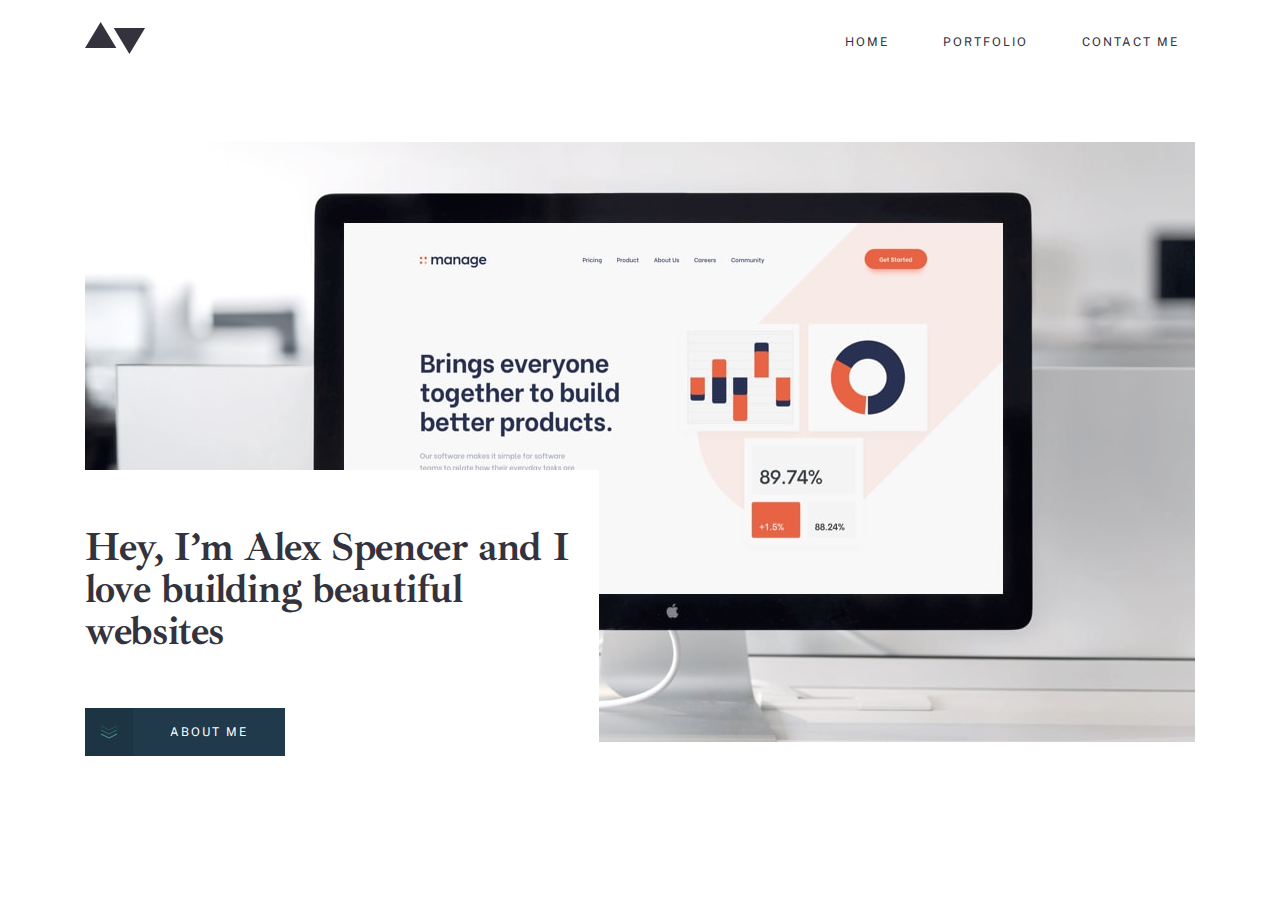
==== starter-code/index.html @ dd3c0c62 "finish hero section" ====
<!DOCTYPE html>
<html lang="en">
	<head>
		<meta charset="UTF-8" />
		<meta name="viewport" content="width=device-width, initial-scale=1.0" />

		<link rel="icon" type="image/png" sizes="32x32" href="./images/favicon-32x32.png" />
		<link rel="preconnect" href="https://fonts.gstatic.com" />
		<link
			href="https://fonts.googleapis.com/css2?family=Ibarra+Real+Nova:wght@400;700&family=Public+Sans&display=swap"
			rel="stylesheet"
		/>
		<link rel="stylesheet" href="./app/scss/style.css" />
		<title>Frontend Mentor | Minimalist Portfolio</title>
	</head>
	<body>
		<header class="header">
			<nav class="container container--py flex flex-jc-sb flex-ai-c">
				<a href="/" class="header__logo">
					<img src="images/logo.svg" alt="logo" />
				</a>
				<!-- <a id="btnHamburger" class="header__toggle hide-for-desktop" aria-expanded="false" aria-controls="menu">
					<img id="btnHamburgerImg" src="images/icons/hamburger.svg" alt="toggle navigation" height="13" width="24" />
				</a> -->
				<a id="btnHamburger" href="#" class="header__toggle hide-for-desktop">
					<span></span>
					<span></span>
					<span></span>
				</a>
				<div class="header__links hide-for-mobile">
					<a href="#">Home</a>
					<a href="#">Portfolio</a>
					<a href="#">Contact Me</a>
				</div>
			</nav>
			<div class="header__menu has-fade">
				<a href="#">Home</a>
				<a href="#">Portfolio</a>
				<a href="#">Contact Me</a>
			</div>
		</header>
		<section id="hero" class="hero container container--py">
			<picture>
				<source media="(min-width: 1024px)" srcset="images/homepage/desktop/image-homepage-hero.jpg" />
				<source media="(min-width: 768px)" srcset="images/homepage/tablet/image-homepage-hero.jpg" />
				<img
					src="images/homepage/mobile/image-homepage-hero.jpg"
					alt="project on computer screen"
					class="hero__img"
				/>
			</picture>
			<div class="hero__group">
				<div class="hero__group__heading">Hey, I’m Alex Spencer and I love building beautiful websites</div>
				<button class="hero__group__button">
					<div>
						<svg xmlns="http://www.w3.org/2000/svg" width="16" height="14">
							<g fill="none" fill-rule="evenodd" stroke="#5FB4A2">
								<path d="M0 9l8 4 8-4" />
								<path opacity=".5" d="M0 5l8 4 8-4" />
								<path opacity=".25" d="M0 1l8 4 8-4" />
							</g>
						</svg>
					</div>
					<div>About Me</div>
				</button>
			</div>
		</section>

		<!-- Home Portfolio Contact Me  About Me About Me I’m a
		junior front-end developer looking for a new role in an exciting company. I focus on writing accessible HTML,
		using modern CSS practices and writing clean JavaScript. When writing JavaScript code, I mostly use React, but I
		can adapt to whatever tools are required. I’m based in London, UK, but I’m happy working remotely and have
		experience in remote teams. When I’m not coding, you’ll find me outdoors. I love being out in nature whether
		that’s going for a walk, run or cycling. I’d love you to check out my work. Go to Portfolio Interested in doing
		a project together? Contact Me -->

		<script src="app/js/script.js"></script>
	</body>
</html>
---- starter-code/app/scss/style.css ----
.has-fade {
  visibility: hidden;
}

@keyframes fade-in {
  from {
    visibility: hidden;
    opacity: 0;
  }
  1% {
    visibility: visible;
    opacity: 0;
  }
  to {
    visibility: visible;
    opacity: 1;
  }
}
.fade-in {
  animation: fade-in 200ms ease-in-out forwards;
}

@keyframes fade-out {
  from {
    visibility: visible;
    opacity: 1;
  }
  99% {
    visibility: visible;
    opacity: 0;
  }
  to {
    visibility: hidden;
    opacity: 0;
  }
}
.fade-out {
  animation: fade-out 200ms ease-in-out forwards;
}

html {
  font-size: 100%;
  box-sizing: border-box;
}

*,
*::before,
*::after {
  box-sizing: inherit;
}

body {
  margin: 0;
  padding: 0;
  font-family: "Public Sans", sans-serif;
  font-size: 1rem;
  font-weight: 400;
  color: #33323d;
  line-height: 1.3;
}

section {
  margin-bottom: 96px;
}

a,
a:visited,
a:hover {
  text-decoration: none;
  color: #33323d;
}

.container {
  margin: 0 auto;
  max-width: calc(100% - 4rem);
}
@media (min-width: 48em) {
  .container {
    max-width: calc(100% - 5rem);
  }
}
@media (min-width: 64em) {
  .container {
    max-width: calc(min(100% - 5rem, 69.375rem));
  }
}
.container--pall {
  padding: 2rem;
}
@media (min-width: 48em) {
  .container--pall {
    padding: 2.5rem;
  }
}
@media (min-width: 64em) {
  .container--pall {
    padding: 3.75rem;
  }
}
.container--py {
  padding-top: 2rem;
  padding-bottom: 2rem;
}
@media (min-width: 48em) {
  .container--py {
    padding-top: 2.5rem;
    padding-bottom: 2.5rem;
  }
}
@media (min-width: 64em) {
  .container--py {
    padding-top: 3.75rem;
    padding-bottom: 3.75rem;
  }
}
.container--px {
  padding-right: 2rem;
  padding-left: 2rem;
}
.container--pt {
  padding-top: 2rem;
}
@media (min-width: 64em) {
  .container--pt {
    padding-top: 3.75rem;
  }
}
.container--pr {
  padding-right: 2rem;
}
.container--pb {
  padding-bottom: 2rem;
}
@media (min-width: 64em) {
  .container--pb {
    padding-bottom: 3.75rem;
  }
}
.container--pl {
  padding-left: 2rem;
}

.flex {
  display: flex;
}
.flex-jc-sb {
  justify-content: space-between;
}
.flex-jc-c {
  justify-content: center;
}
.flex-ai-c {
  align-items: center;
}

.grid--2x2 {
  display: grid;
  grid-template-columns: repeat(2, 1fr);
}

.grid--4x4 {
  display: grid;
  grid-template-columns: repeat(2, 1fr);
  justify-items: center;
  align-items: center;
}

.pad-20 {
  padding: 20px;
}

@media (max-width: 47.9375em) {
  .hide-for-mobile {
    display: none;
  }
}

@media (min-width: 48em) {
  .hide-for-desktop {
    display: none;
  }
}

.header {
  position: relative;
  z-index: 1;
}
.header.open .header__toggle > span:first-child {
  transform: rotate(45deg);
}
.header.open .header__toggle > span:nth-child(2) {
  opacity: 0;
}
.header.open .header__toggle > span:last-child {
  transform: rotate(-45deg);
}
.header.open .header__menu {
  display: block;
  position: absolute;
  right: 0;
}
.header nav {
  position: relative;
  padding-top: 1.375rem;
  padding-bottom: 1.375rem;
}
.header__logo img {
  width: 3.8125rem;
  height: 2rem;
}
.header__toggle > span {
  display: block;
  width: 26px;
  height: 2px;
  background-color: #203a4c;
  transition: all 300ms ease-in-out;
  transform-origin: 3px 1px;
}
.header__toggle > span:not(:last-child) {
  margin-bottom: 5px;
}
.header__menu {
  background: #33323d;
  padding: 1.03125rem;
  width: 14rem;
  height: 11.625rem;
  margin: 0 2rem 0 auto;
  display: none;
}
.header__menu a {
  font-size: 0.75rem;
  padding: 1.125rem;
  display: block;
  color: #ffffff;
  text-align: center;
  text-transform: uppercase;
  letter-spacing: 2px;
}
.header__links a {
  font-size: 0.75rem;
  transition: 200ms ease-in-out;
  padding: 1rem;
  text-transform: uppercase;
  letter-spacing: 2px;
}
.header__links a:not(:last-child) {
  margin-right: 1.125rem;
}
.header__links a:hover {
  color: #5fb4a2;
}

.hero {
  position: relative;
}
.hero .trim {
  max-height: 600px;
  overflow: hidden;
  max-width: 100%;
}
.hero__img {
  width: 100%;
}
@media (min-width: 48em) {
  .hero__group {
    position: absolute;
    bottom: 40px;
    left: 0;
    background-color: #ffffff;
    width: 32.125rem;
    height: 17.375rem;
  }
}
@media (min-width: 64em) {
  .hero__group {
    bottom: 60px;
  }
}
.hero__group__heading {
  font-size: 2.5rem;
  font-family: "Ibarra Real Nova", serif;
  font-weight: bold;
  line-height: 42px;
  letter-spacing: -0.36px;
  margin-bottom: 2rem;
}
@media (min-width: 48em) {
  .hero__group__heading {
    margin-bottom: 0;
    padding-top: 3.5rem;
    padding-bottom: 3.5rem;
  }
}
.hero__group__button {
  border: none;
  background: #203a4c;
  width: 200px;
  height: 48px;
  padding: 0;
  display: flex;
  font-family: "Public Sans", sans-serif;
  letter-spacing: 2px;
  font-size: 0.75rem;
  cursor: pointer;
}
.hero__group__button:hover {
  background: #5fb4a2;
}
.hero__group__button:hover g {
  stroke: white;
}
.hero__group__button > div:first-child {
  height: 48px;
  width: 48px;
  display: flex;
  align-items: center;
  justify-content: center;
  position: relative;
}
.hero__group__button > div:first-child::before {
  content: "";
  display: block;
  position: absolute;
  top: 0;
  right: 0;
  bottom: 0;
  left: 0;
  background: #000000;
  opacity: 10%;
}
.hero__group__button > div:last-child {
  height: 100%;
  color: white;
  text-transform: uppercase;
  flex-grow: 1;
  line-height: 48px;
}

/*# sourceMappingURL=style.css.map */
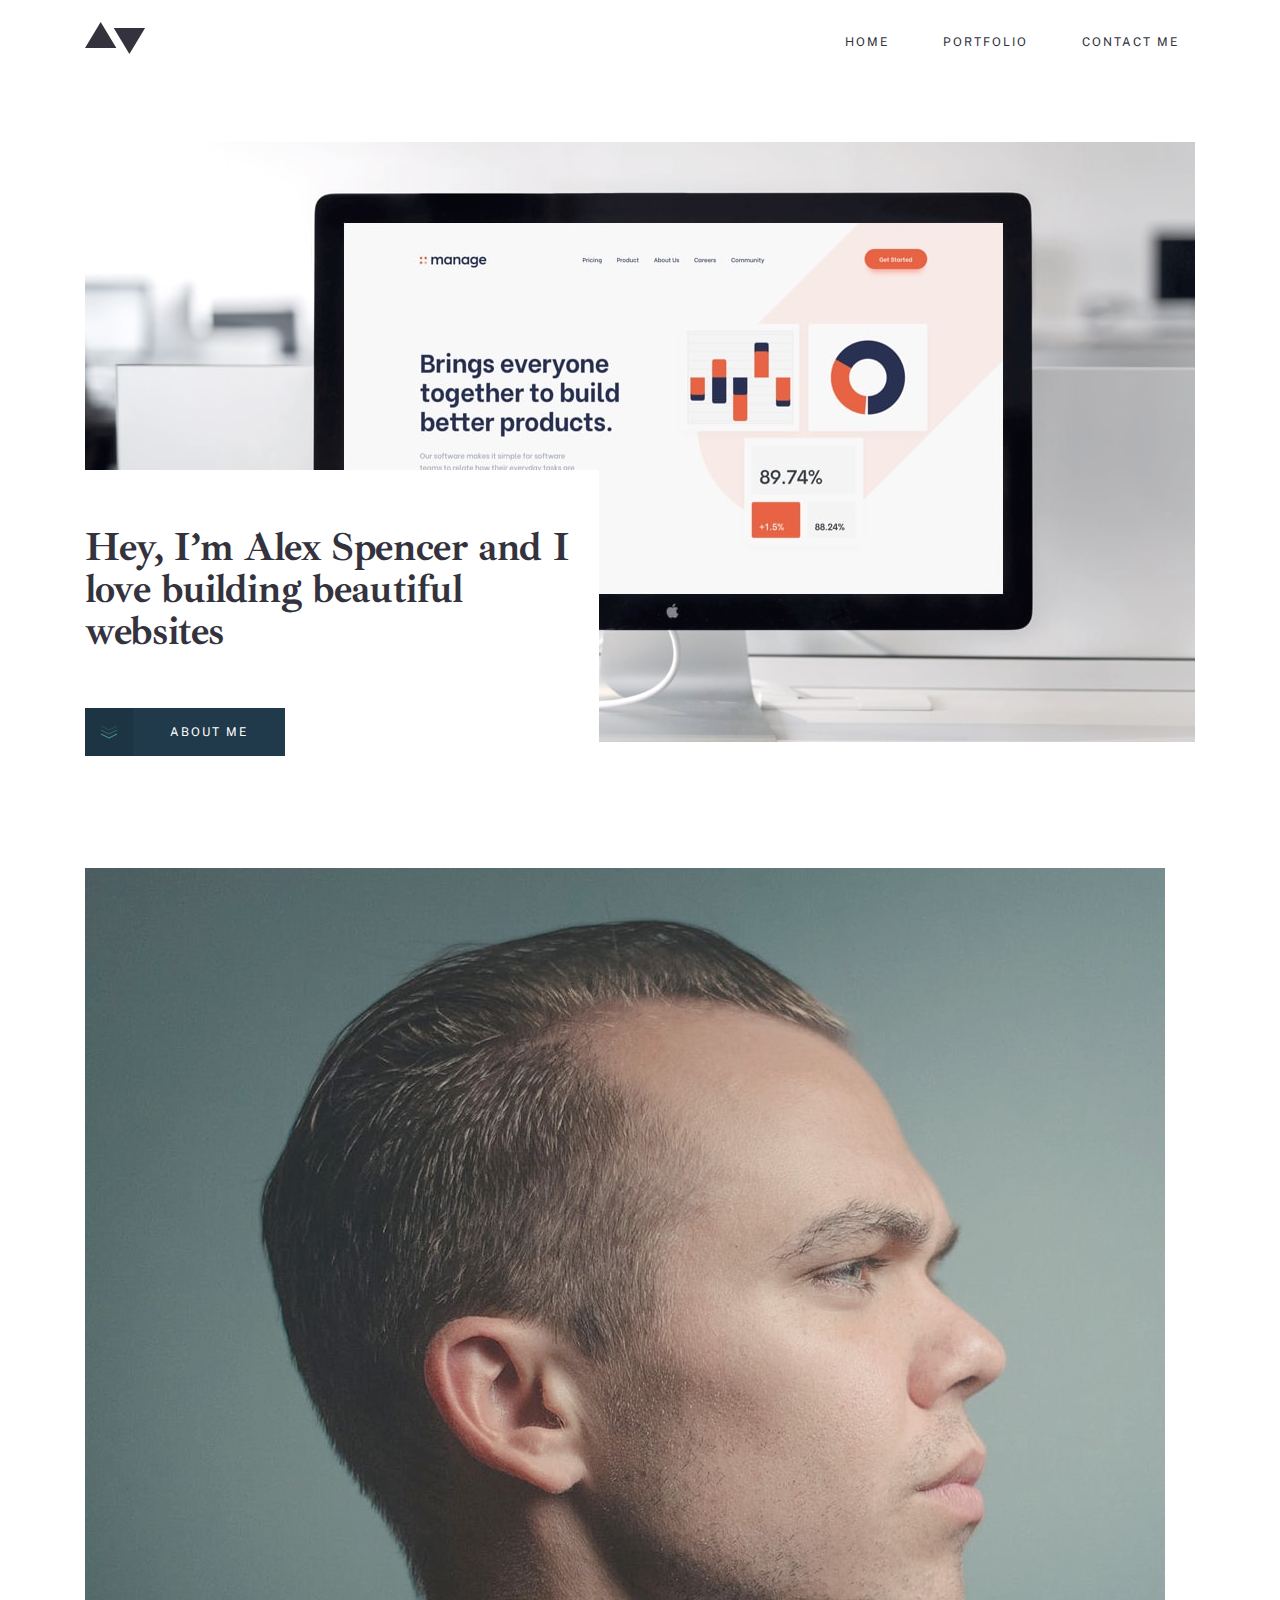
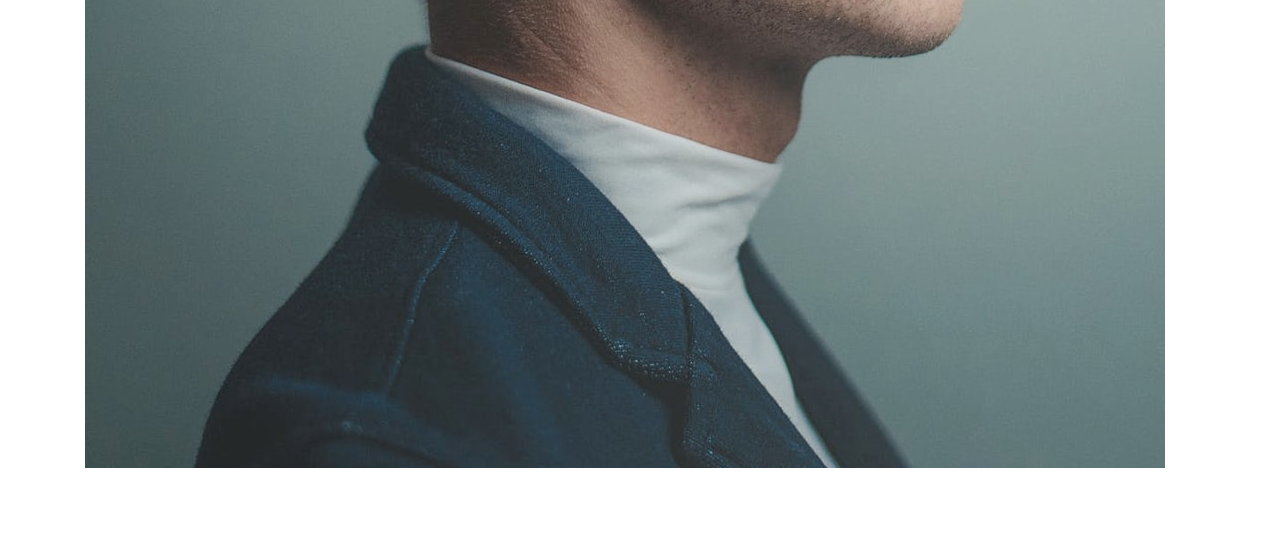
==== commit b0860381: "add profile img" ====
--- a/starter-code/index.html
+++ b/starter-code/index.html
@@ -39,7 +39,7 @@
 				<a href="#">Contact Me</a>
 			</div>
 		</header>
-		<section id="hero" class="hero container container--py">
+		<section class="hero container container--py">
 			<picture>
 				<source media="(min-width: 1024px)" srcset="images/homepage/desktop/image-homepage-hero.jpg" />
 				<source media="(min-width: 768px)" srcset="images/homepage/tablet/image-homepage-hero.jpg" />
@@ -65,6 +65,9 @@
 				</button>
 			</div>
 		</section>
+		<section class="about container container--py">
+			<img src="images/homepage/desktop/image-homepage-profile@2x.jpg" alt="headshot">
+		</section>
 
 		<!-- Home Portfolio Contact Me  About Me About Me I’m a
 		junior front-end developer looking for a new role in an exciting company. I focus on writing accessible HTML,
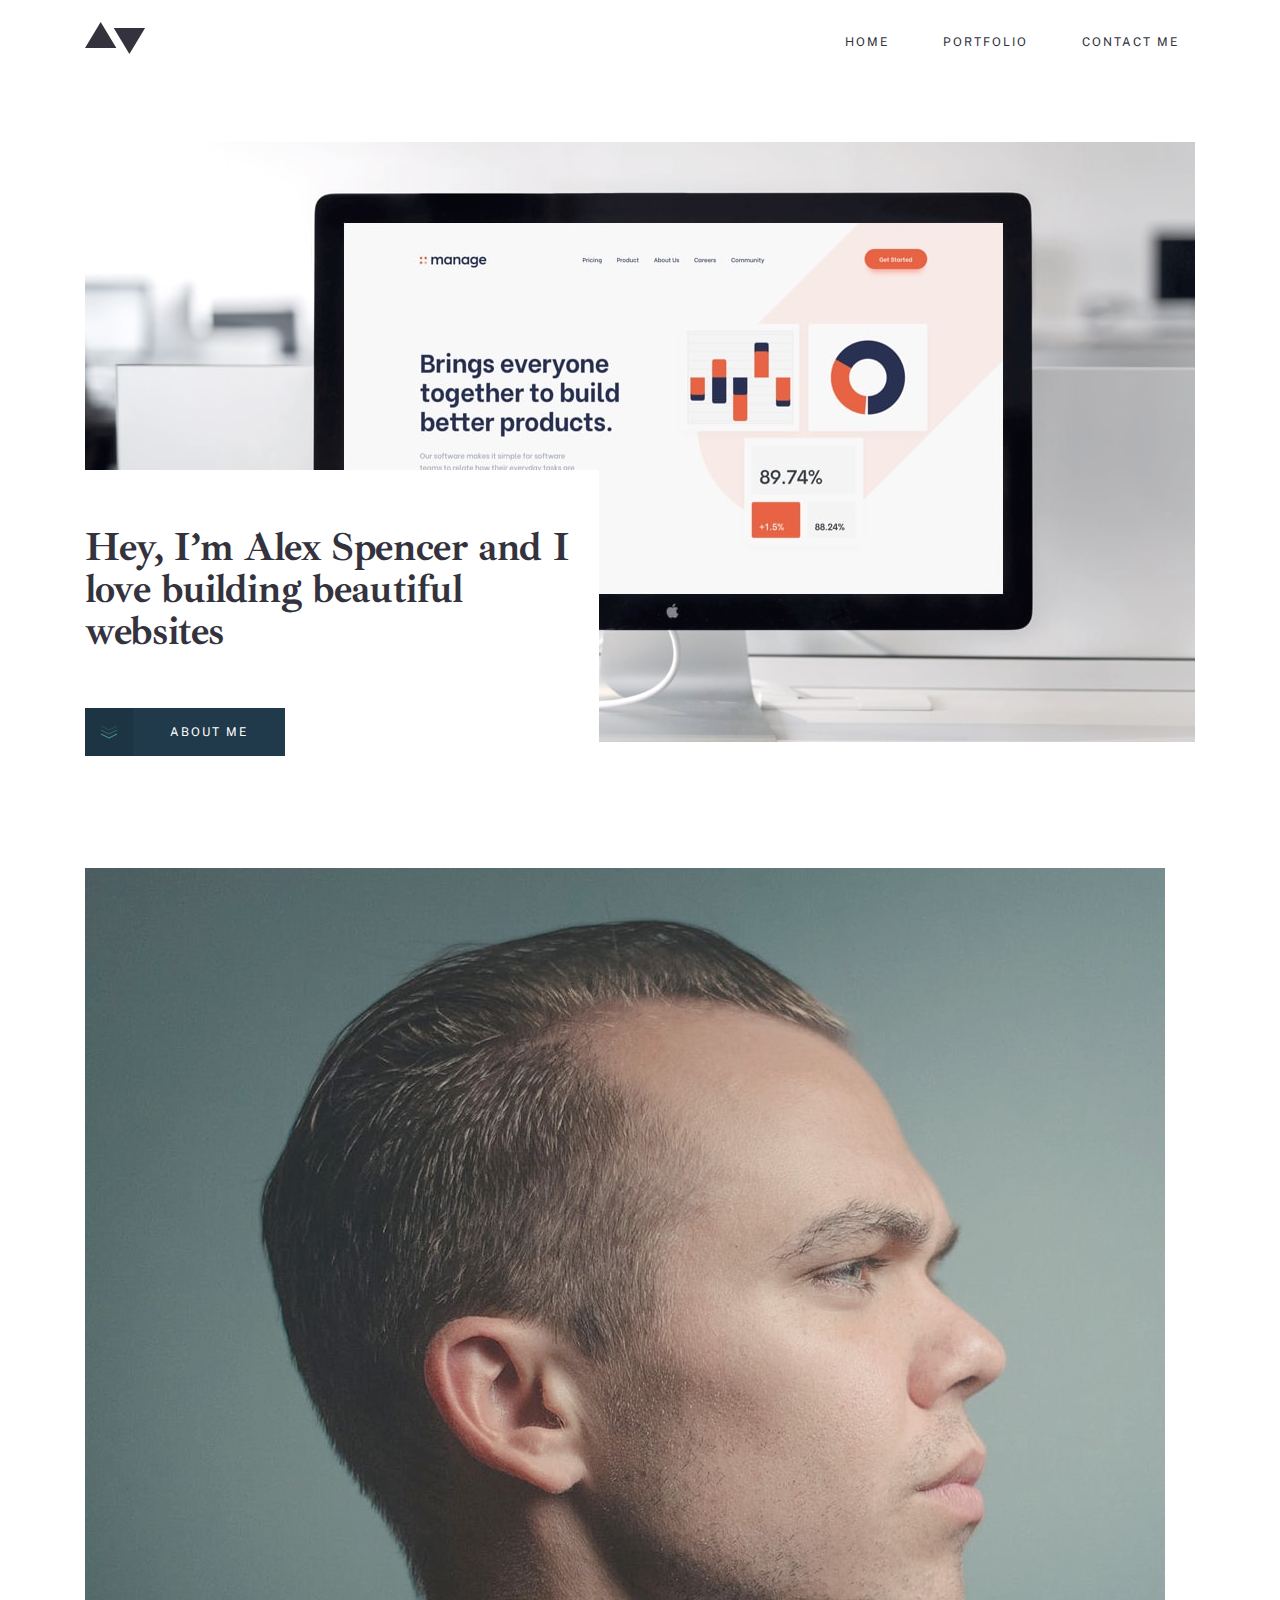
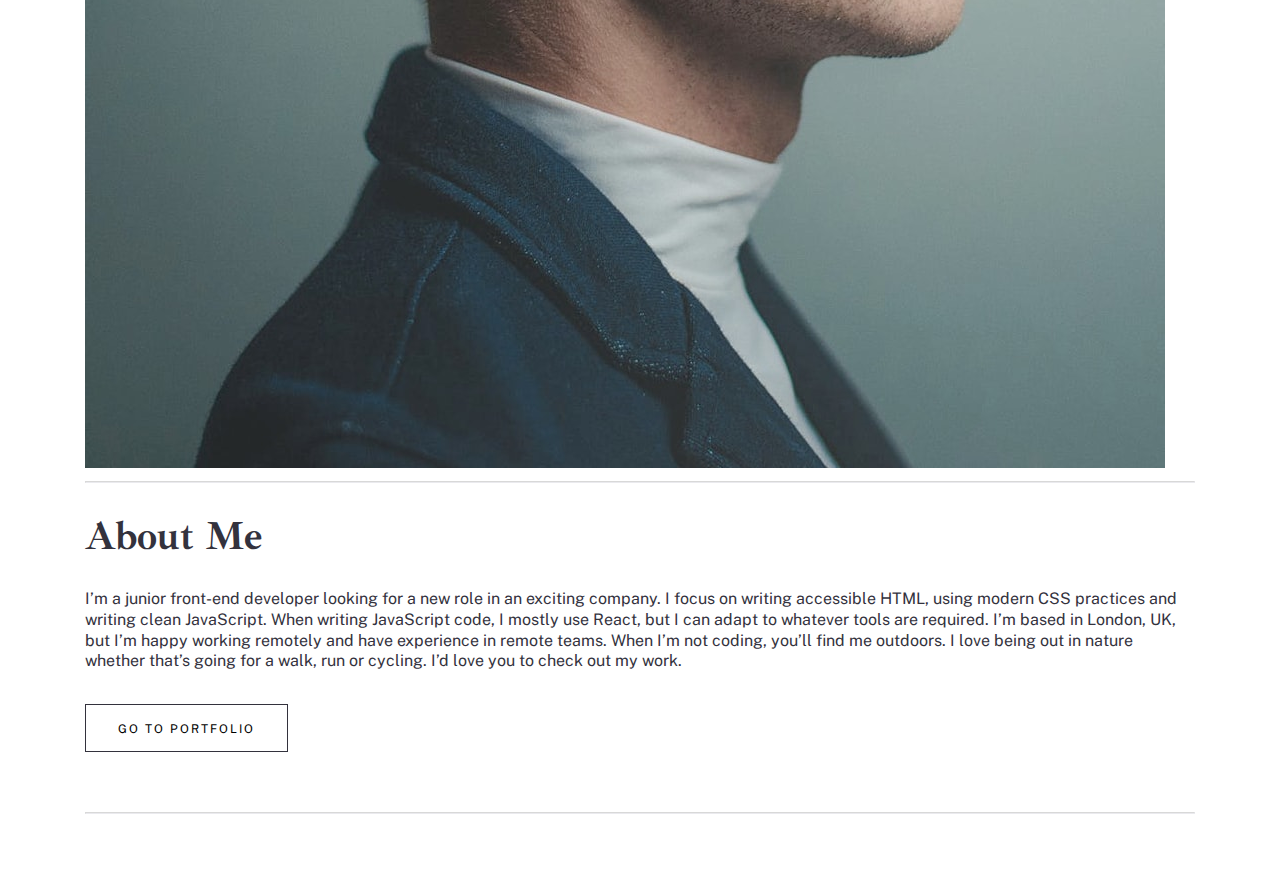
==== commit 8d72b84e: "create button and spacer classes. Mobile about section." ====
--- a/starter-code/index.html
+++ b/starter-code/index.html
@@ -39,6 +39,7 @@
 				<a href="#">Contact Me</a>
 			</div>
 		</header>
+
 		<section class="hero container container--py">
 			<picture>
 				<source media="(min-width: 1024px)" srcset="images/homepage/desktop/image-homepage-hero.jpg" />
@@ -51,7 +52,7 @@
 			</picture>
 			<div class="hero__group">
 				<div class="hero__group__heading">Hey, I’m Alex Spencer and I love building beautiful websites</div>
-				<button class="hero__group__button">
+				<button class="btn btn--primary">
 					<div>
 						<svg xmlns="http://www.w3.org/2000/svg" width="16" height="14">
 							<g fill="none" fill-rule="evenodd" stroke="#5FB4A2">
@@ -65,8 +66,22 @@
 				</button>
 			</div>
 		</section>
+
 		<section class="about container container--py">
-			<img src="images/homepage/desktop/image-homepage-profile@2x.jpg" alt="headshot">
+			<img src="images/homepage/desktop/image-homepage-profile@2x.jpg" alt="headshot" />
+			<hr />
+			<h1>About Me</h1>
+			<p>
+				I’m a junior front-end developer looking for a new role in an exciting company. I focus on writing
+				accessible HTML, using modern CSS practices and writing clean JavaScript. When writing JavaScript code,
+				I mostly use React, but I can adapt to whatever tools are required. I’m based in London, UK, but I’m
+				happy working remotely and have experience in remote teams. When I’m not coding, you’ll find me
+				outdoors. I love being out in nature whether that’s going for a walk, run or cycling. I’d love you to
+				check out my work.
+			</p>
+			<button id="btn--portfolio" class="btn btn--secondary">Go To Portfolio</button>
+			<div class="spacer"></div>
+			<hr>
 		</section>
 
 		<!-- Home Portfolio Contact Me  About Me About Me I’m a
--- a/starter-code/app/scss/style.css
+++ b/starter-code/app/scss/style.css
@@ -63,6 +63,24 @@
   margin-bottom: 96px;
 }
 
+img {
+  max-width: 100%;
+}
+
+hr {
+  border-color: #33323d;
+  opacity: 15%;
+}
+
+.spacer {
+  height: 1.25rem;
+}
+
+h1 {
+  font-size: 2.5rem;
+  font-family: "Ibarra Real Nova", serif;
+}
+
 a,
 a:visited,
 a:hover {
@@ -179,6 +197,57 @@
   .hide-for-desktop {
     display: none;
   }
+}
+
+.btn {
+  height: 48px;
+  font-family: "Public Sans", sans-serif;
+  letter-spacing: 2px;
+  font-size: 0.75rem;
+  cursor: pointer;
+  border: none;
+  padding: 0;
+  text-transform: uppercase;
+  line-height: 48px;
+  display: flex;
+}
+.btn--primary {
+  background: #203a4c;
+  width: 200px;
+}
+.btn--primary:hover {
+  background: #5fb4a2;
+}
+.btn--primary:hover g {
+  stroke: white;
+}
+.btn--primary > div:first-child {
+  height: 48px;
+  width: 48px;
+  display: flex;
+  align-items: center;
+  justify-content: center;
+  position: relative;
+}
+.btn--primary > div:first-child::before {
+  content: "";
+  display: block;
+  position: absolute;
+  inset: 0;
+  background: #000000;
+  opacity: 10%;
+}
+.btn--primary > div:last-child {
+  color: white;
+  flex-grow: 1;
+}
+.btn--secondary {
+  background: white;
+  border: 1px solid #33323d;
+  padding-right: 2rem;
+  padding-left: 2rem;
+  margin-top: 2rem;
+  margin-bottom: 2rem;
 }
 
 .header {
@@ -291,49 +360,5 @@
     padding-bottom: 3.5rem;
   }
 }
-.hero__group__button {
-  border: none;
-  background: #203a4c;
-  width: 200px;
-  height: 48px;
-  padding: 0;
-  display: flex;
-  font-family: "Public Sans", sans-serif;
-  letter-spacing: 2px;
-  font-size: 0.75rem;
-  cursor: pointer;
-}
-.hero__group__button:hover {
-  background: #5fb4a2;
-}
-.hero__group__button:hover g {
-  stroke: white;
-}
-.hero__group__button > div:first-child {
-  height: 48px;
-  width: 48px;
-  display: flex;
-  align-items: center;
-  justify-content: center;
-  position: relative;
-}
-.hero__group__button > div:first-child::before {
-  content: "";
-  display: block;
-  position: absolute;
-  top: 0;
-  right: 0;
-  bottom: 0;
-  left: 0;
-  background: #000000;
-  opacity: 10%;
-}
-.hero__group__button > div:last-child {
-  height: 100%;
-  color: white;
-  text-transform: uppercase;
-  flex-grow: 1;
-  line-height: 48px;
-}
 
 /*# sourceMappingURL=style.css.map */
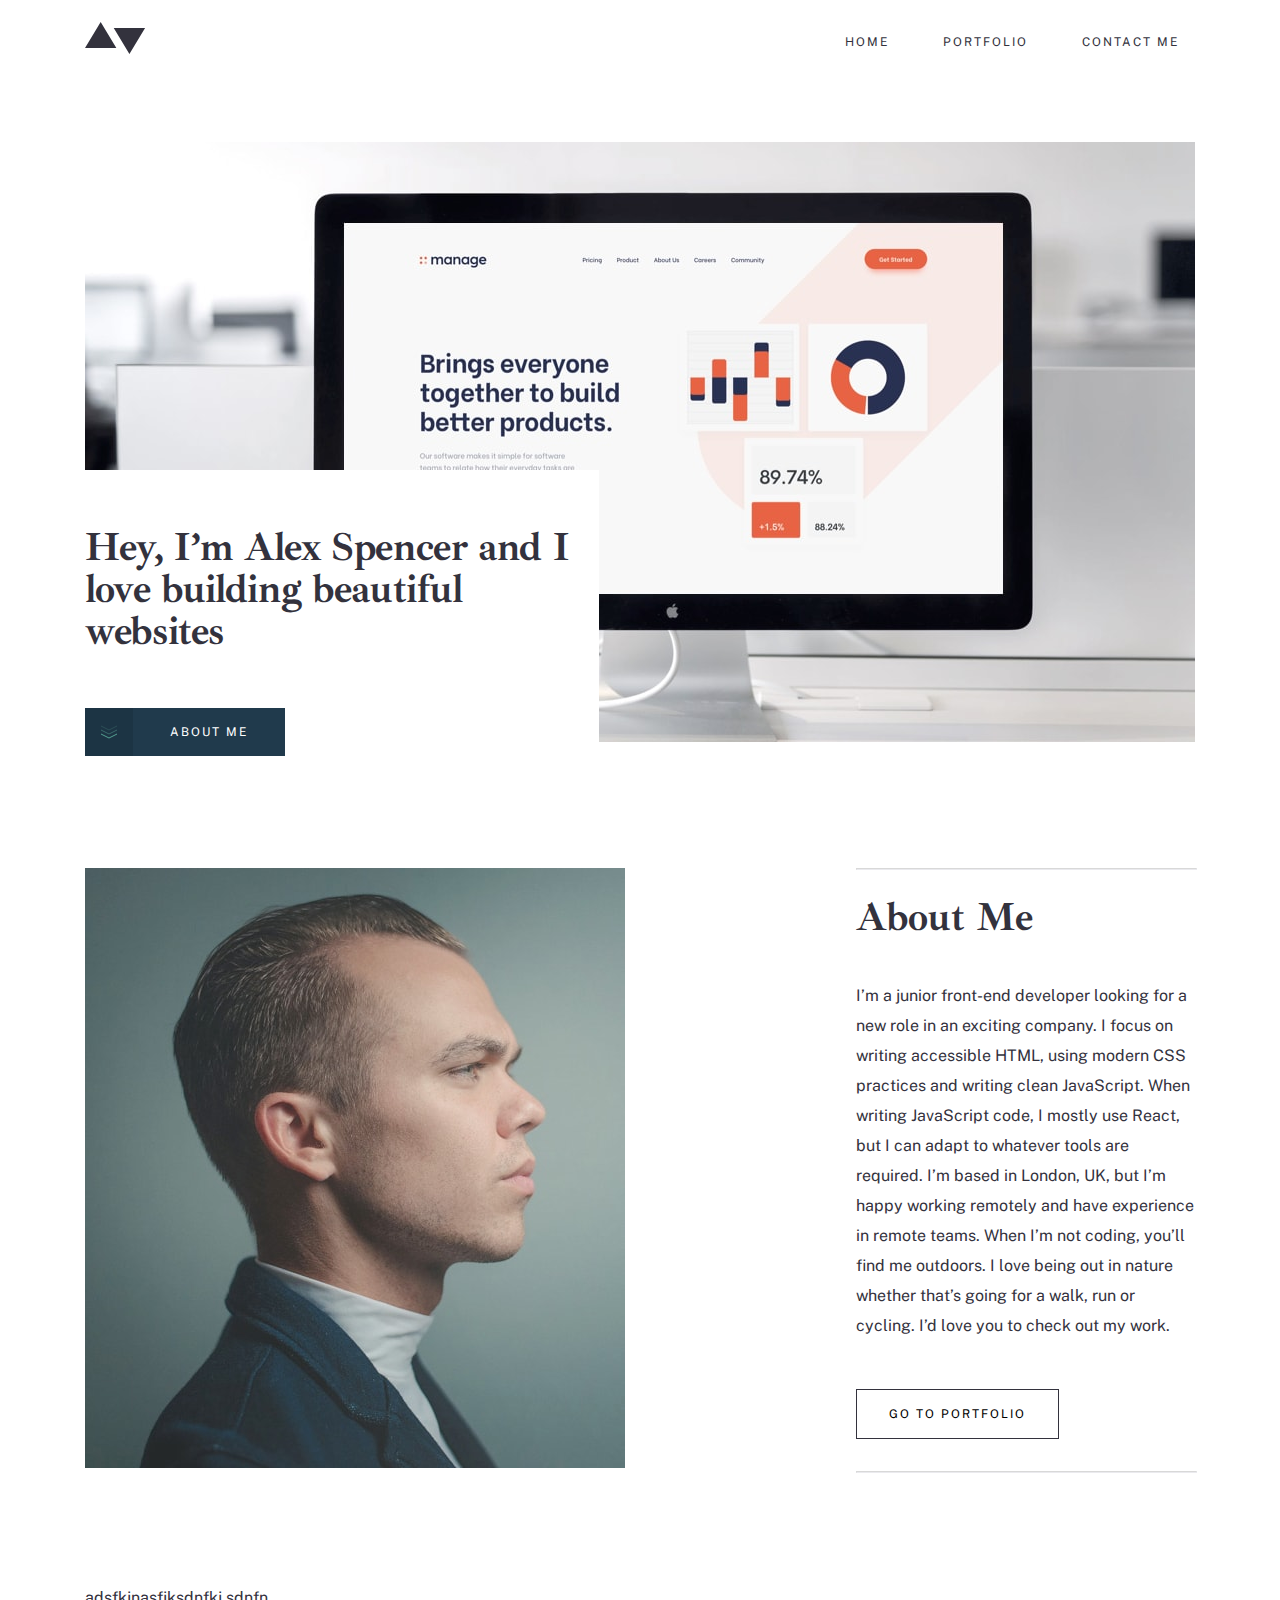
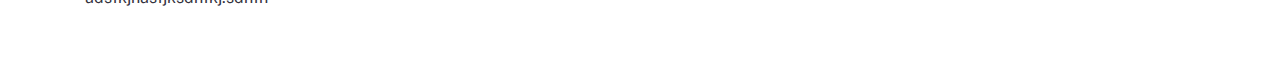
==== commit 492e7734: "add secondary btn hover effect. about section responsive" ====
--- a/starter-code/index.html
+++ b/starter-code/index.html
@@ -68,20 +68,29 @@
 		</section>
 
 		<section class="about container container--py">
-			<img src="images/homepage/desktop/image-homepage-profile@2x.jpg" alt="headshot" />
-			<hr />
-			<h1>About Me</h1>
-			<p>
-				I’m a junior front-end developer looking for a new role in an exciting company. I focus on writing
-				accessible HTML, using modern CSS practices and writing clean JavaScript. When writing JavaScript code,
-				I mostly use React, but I can adapt to whatever tools are required. I’m based in London, UK, but I’m
-				happy working remotely and have experience in remote teams. When I’m not coding, you’ll find me
-				outdoors. I love being out in nature whether that’s going for a walk, run or cycling. I’d love you to
-				check out my work.
-			</p>
-			<button id="btn--portfolio" class="btn btn--secondary">Go To Portfolio</button>
-			<div class="spacer"></div>
-			<hr>
+			<picture>
+				<source media="(min-width: 1024px)" srcset="images/homepage/desktop/image-homepage-profile.jpg" />
+				<source media="(min-width: 768px)" srcset="images/homepage/tablet/image-homepage-profile.jpg" />
+				<img src="images/homepage/mobile/image-homepage-profile.jpg" alt="profile" />
+			</picture>
+			<div class="about__content">
+				<hr />
+				<h1>About Me</h1>
+				<p>
+					I’m a junior front-end developer looking for a new role in an exciting company. I focus on writing
+					accessible HTML, using modern CSS practices and writing clean JavaScript. When writing JavaScript
+					code, I mostly use React, but I can adapt to whatever tools are required. I’m based in London, UK,
+					but I’m happy working remotely and have experience in remote teams. When I’m not coding, you’ll find
+					me outdoors. I love being out in nature whether that’s going for a walk, run or cycling. I’d love
+					you to check out my work.
+				</p>
+				<button id="btn--portfolio" class="btn btn--secondary">Go To Portfolio</button>
+				<div class="spacer"></div>
+				<hr />
+			</div>
+		</section>
+		<section class="footer container container--py">
+			adsfkjnasfjksdnfkj.sdnfn
 		</section>
 
 		<!-- Home Portfolio Contact Me  About Me About Me I’m a
--- a/starter-code/app/scss/style.css
+++ b/starter-code/app/scss/style.css
@@ -210,6 +210,7 @@
   text-transform: uppercase;
   line-height: 48px;
   display: flex;
+  transition: background 200ms ease-in-out;
 }
 .btn--primary {
   background: #203a4c;
@@ -248,6 +249,9 @@
   padding-left: 2rem;
   margin-top: 2rem;
   margin-bottom: 2rem;
+}
+.btn--secondary:hover {
+  background: #33323d;
 }
 
 .header {
@@ -361,4 +365,35 @@
   }
 }
 
+.about img {
+  width: 100%;
+}
+@media (min-width: 48em) {
+  .about {
+    display: flex;
+    justify-content: space-between;
+    height: 600px;
+    align-items: stretch;
+    box-sizing: content-box;
+  }
+  .about__content {
+    width: 339px;
+    height: 600px;
+    display: flex;
+    flex-direction: column;
+    justify-content: space-between;
+    align-items: baseline;
+  }
+  .about__content h1 {
+    line-height: 42px;
+  }
+  .about__content hr {
+    width: 100%;
+    margin: 0;
+  }
+  .about__content p {
+    line-height: 30px;
+  }
+}
+
 /*# sourceMappingURL=style.css.map */
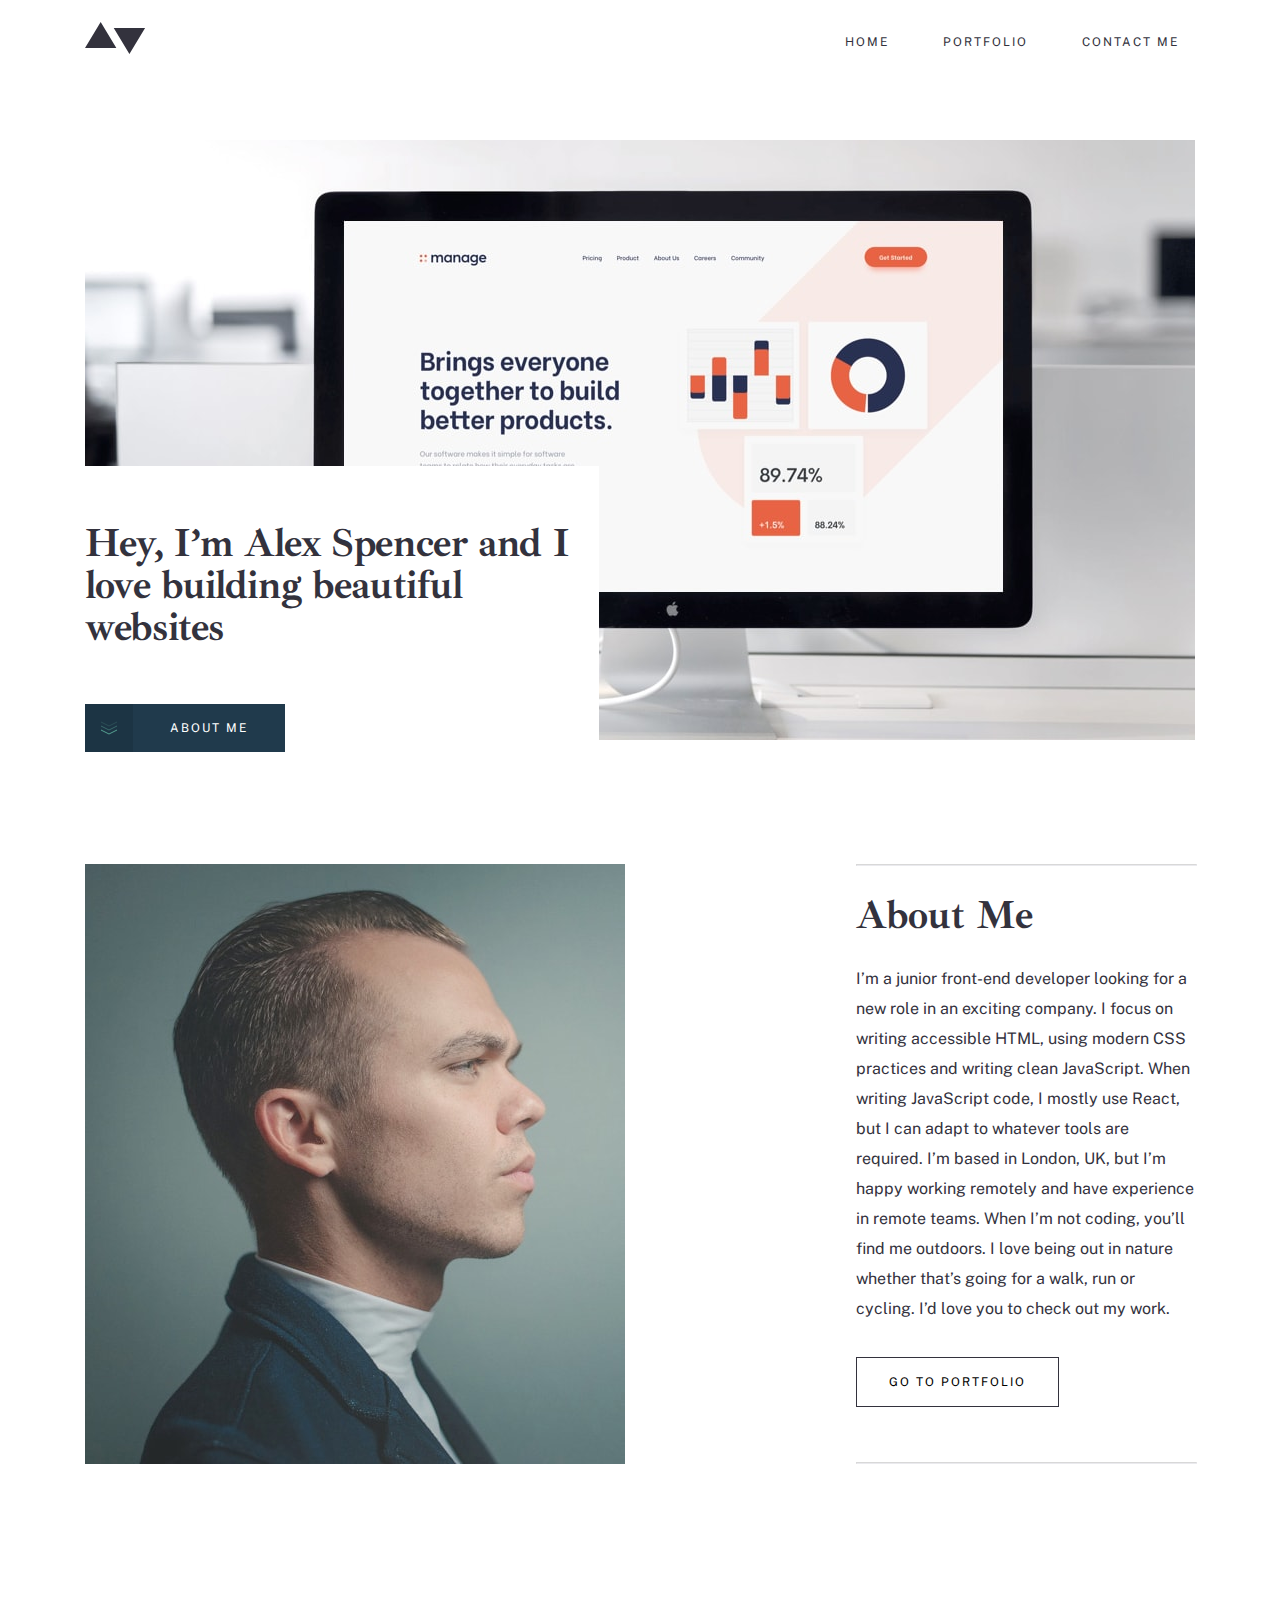
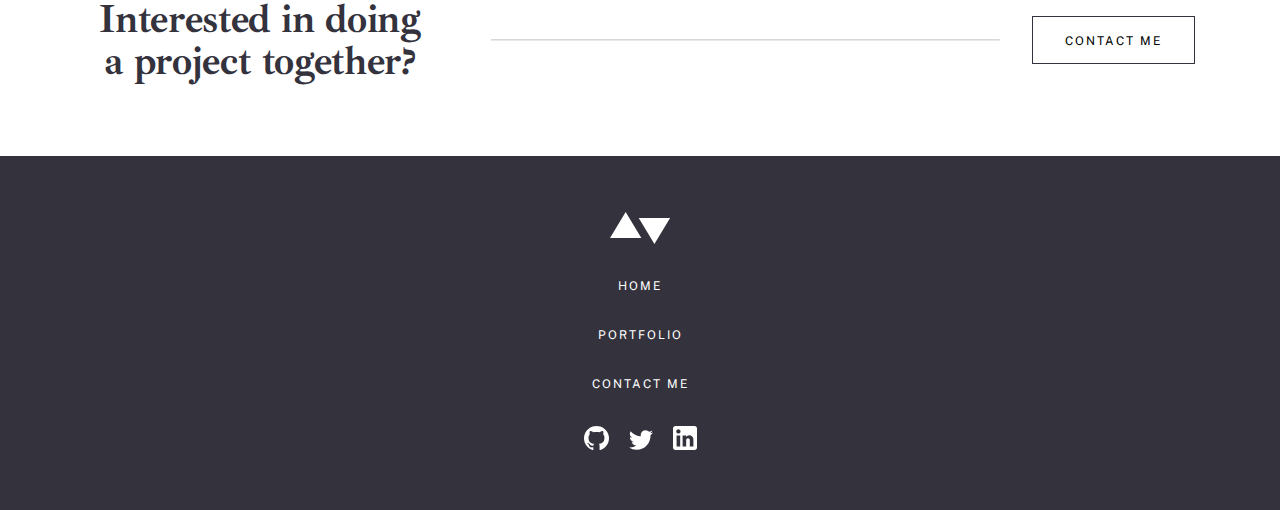
==== commit 8c1dffd8: "adjust margins and line height" ====
--- a/starter-code/index.html
+++ b/starter-code/index.html
@@ -89,17 +89,55 @@
 				<hr />
 			</div>
 		</section>
-		<section class="footer container container--py">
-			adsfkjnasfjksdnfkj.sdnfn
+
+		<section class="cta container container--py">
+			<div class="cta__heading heading">Interested in doing a project together?</div>
+			<hr />
+			<button class="btn btn--secondary">Contact Me</button>
 		</section>
+
+		<footer class="footer">
+			<svg xmlns="http://www.w3.org/2000/svg" width="61" height="32">
+				<path
+					fill="#33323D"
+					fill-rule="evenodd"
+					d="M60.082 5.878L44.408 32 28.735 5.878h31.347zM15.673 0l15.674 26.122H0L15.673 0z"
+				/>
+			</svg>
+			<a href="#">Home</a>
+			<a href="#">Portfolio</a>
+			<a href="#">Contact Me</a>
+			<div class="footer__social">
+				<a href=""
+					><svg xmlns="http://www.w3.org/2000/svg" width="25" height="24">
+						<path
+							fill="#33323D"
+							d="M12.5 0C5.594 0 0 5.51 0 12.305c0 5.437 3.581 10.048 8.547 11.674.625.116.854-.265.854-.592 0-.292-.01-1.066-.016-2.092-3.477.742-4.21-1.65-4.21-1.65-.569-1.42-1.39-1.8-1.39-1.8-1.133-.764.087-.748.087-.748 1.255.086 1.914 1.268 1.914 1.268 1.115 1.881 2.927 1.338 3.641 1.024.113-.797.434-1.338.792-1.646-2.776-.308-5.694-1.366-5.694-6.08 0-1.343.484-2.44 1.286-3.302-.14-.31-.562-1.562.11-3.256 0 0 1.047-.33 3.437 1.261 1-.273 2.063-.409 3.125-.415 1.063.006 2.125.142 3.125.415 2.375-1.591 3.422-1.261 3.422-1.261.672 1.694.25 2.945.125 3.256.797.861 1.281 1.959 1.281 3.302 0 4.727-2.921 5.767-5.703 6.07.438.369.844 1.123.844 2.276 0 1.647-.016 2.97-.016 3.37 0 .322.22.707.86.584 5-1.615 8.579-6.23 8.579-11.658C25 5.509 19.403 0 12.5 0z"
+						/></svg
+				></a>
+				<a href=""
+					><svg xmlns="http://www.w3.org/2000/svg" width="24" height="20">
+						<path
+							fill="#33323D"
+							d="M24 2.557a9.83 9.83 0 01-2.828.775A4.932 4.932 0 0023.337.608a9.864 9.864 0 01-3.127 1.195A4.916 4.916 0 0016.616.248c-3.179 0-5.515 2.966-4.797 6.045A13.978 13.978 0 011.671 1.149a4.93 4.93 0 001.523 6.574 4.903 4.903 0 01-2.229-.616c-.054 2.281 1.581 4.415 3.949 4.89a4.935 4.935 0 01-2.224.084 4.928 4.928 0 004.6 3.419A9.9 9.9 0 010 17.54a13.94 13.94 0 007.548 2.212c9.142 0 14.307-7.721 13.995-14.646A10.025 10.025 0 0024 2.557z"
+						/></svg
+				></a>
+				<a href=""
+					><svg xmlns="http://www.w3.org/2000/svg" width="24" height="24">
+						<path
+							fill="#33323D"
+							d="M21.6 0H2.4C1.08 0 0 1.08 0 2.4v19.2C0 22.92 1.08 24 2.4 24h19.2c1.32 0 2.4-1.08 2.4-2.4V2.4C24 1.08 22.92 0 21.6 0zM7.2 20.4H3.6V9.6h3.6v10.8zM5.4 7.56c-1.2 0-2.16-.96-2.16-2.16 0-1.2.96-2.16 2.16-2.16 1.2 0 2.16.96 2.16 2.16 0 1.2-.96 2.16-2.16 2.16zm15 12.84h-3.6v-6.36c0-.96-.84-1.8-1.8-1.8-.96 0-1.8.84-1.8 1.8v6.36H9.6V9.6h3.6v1.44c.6-.96 1.92-1.68 3-1.68 2.28 0 4.2 1.92 4.2 4.2v6.84z"
+						/></svg
+				></a>
+			</div>
+		</footer>
 
 		<!-- Home Portfolio Contact Me  About Me About Me I’m a
 		junior front-end developer looking for a new role in an exciting company. I focus on writing accessible HTML,
 		using modern CSS practices and writing clean JavaScript. When writing JavaScript code, I mostly use React, but I
 		can adapt to whatever tools are required. I’m based in London, UK, but I’m happy working remotely and have
 		experience in remote teams. When I’m not coding, you’ll find me outdoors. I love being out in nature whether
-		that’s going for a walk, run or cycling. I’d love you to check out my work. Go to Portfolio Interested in doing
-		a project together? Contact Me -->
+		that’s going for a walk, run or cycling. I’d love you to check out my work. Go to Portfolio  Contact Me -->
 
 		<script src="app/js/script.js"></script>
 	</body>
--- a/starter-code/app/scss/style.css
+++ b/starter-code/app/scss/style.css
@@ -56,7 +56,6 @@
   font-size: 1rem;
   font-weight: 400;
   color: #33323d;
-  line-height: 1.3;
 }
 
 section {
@@ -74,6 +73,14 @@
 
 .spacer {
   height: 1.25rem;
+}
+
+.heading {
+  font-size: 2.5rem;
+  font-family: "Ibarra Real Nova", serif;
+  font-weight: bold;
+  line-height: 42px;
+  letter-spacing: -0.36px;
 }
 
 h1 {
@@ -323,6 +330,28 @@
   color: #5fb4a2;
 }
 
+.footer {
+  background-color: #33323d;
+  height: 354px;
+  display: flex;
+  flex-direction: column;
+  justify-content: space-between;
+  align-items: center;
+  padding: 3.5rem;
+}
+.footer a {
+  color: white;
+  font-size: 0.75rem;
+  letter-spacing: 2px;
+  text-transform: uppercase;
+}
+.footer svg > path {
+  fill: white;
+}
+.footer__social a:not(:last-child) {
+  margin-right: 1rem;
+}
+
 .hero {
   position: relative;
 }
@@ -368,6 +397,16 @@
 .about img {
   width: 100%;
 }
+.about__content h1 {
+  line-height: 42px;
+}
+.about__content p {
+  line-height: 30px;
+  margin: 0;
+}
+.about__content hr {
+  margin: 2rem auto;
+}
 @media (min-width: 48em) {
   .about {
     display: flex;
@@ -384,15 +423,29 @@
     justify-content: space-between;
     align-items: baseline;
   }
-  .about__content h1 {
-    line-height: 42px;
-  }
   .about__content hr {
     width: 100%;
     margin: 0;
   }
-  .about__content p {
-    line-height: 30px;
+}
+
+.cta {
+  text-align: center;
+  display: flex;
+  flex-direction: column;
+  align-items: center;
+}
+@media (min-width: 48em) {
+  .cta {
+    flex-direction: row;
+    justify-content: space-around;
+  }
+  .cta__heading {
+    width: 350px;
+  }
+  .cta hr {
+    flex: 1;
+    margin: 0 2rem 0 3.5rem;
   }
 }
 
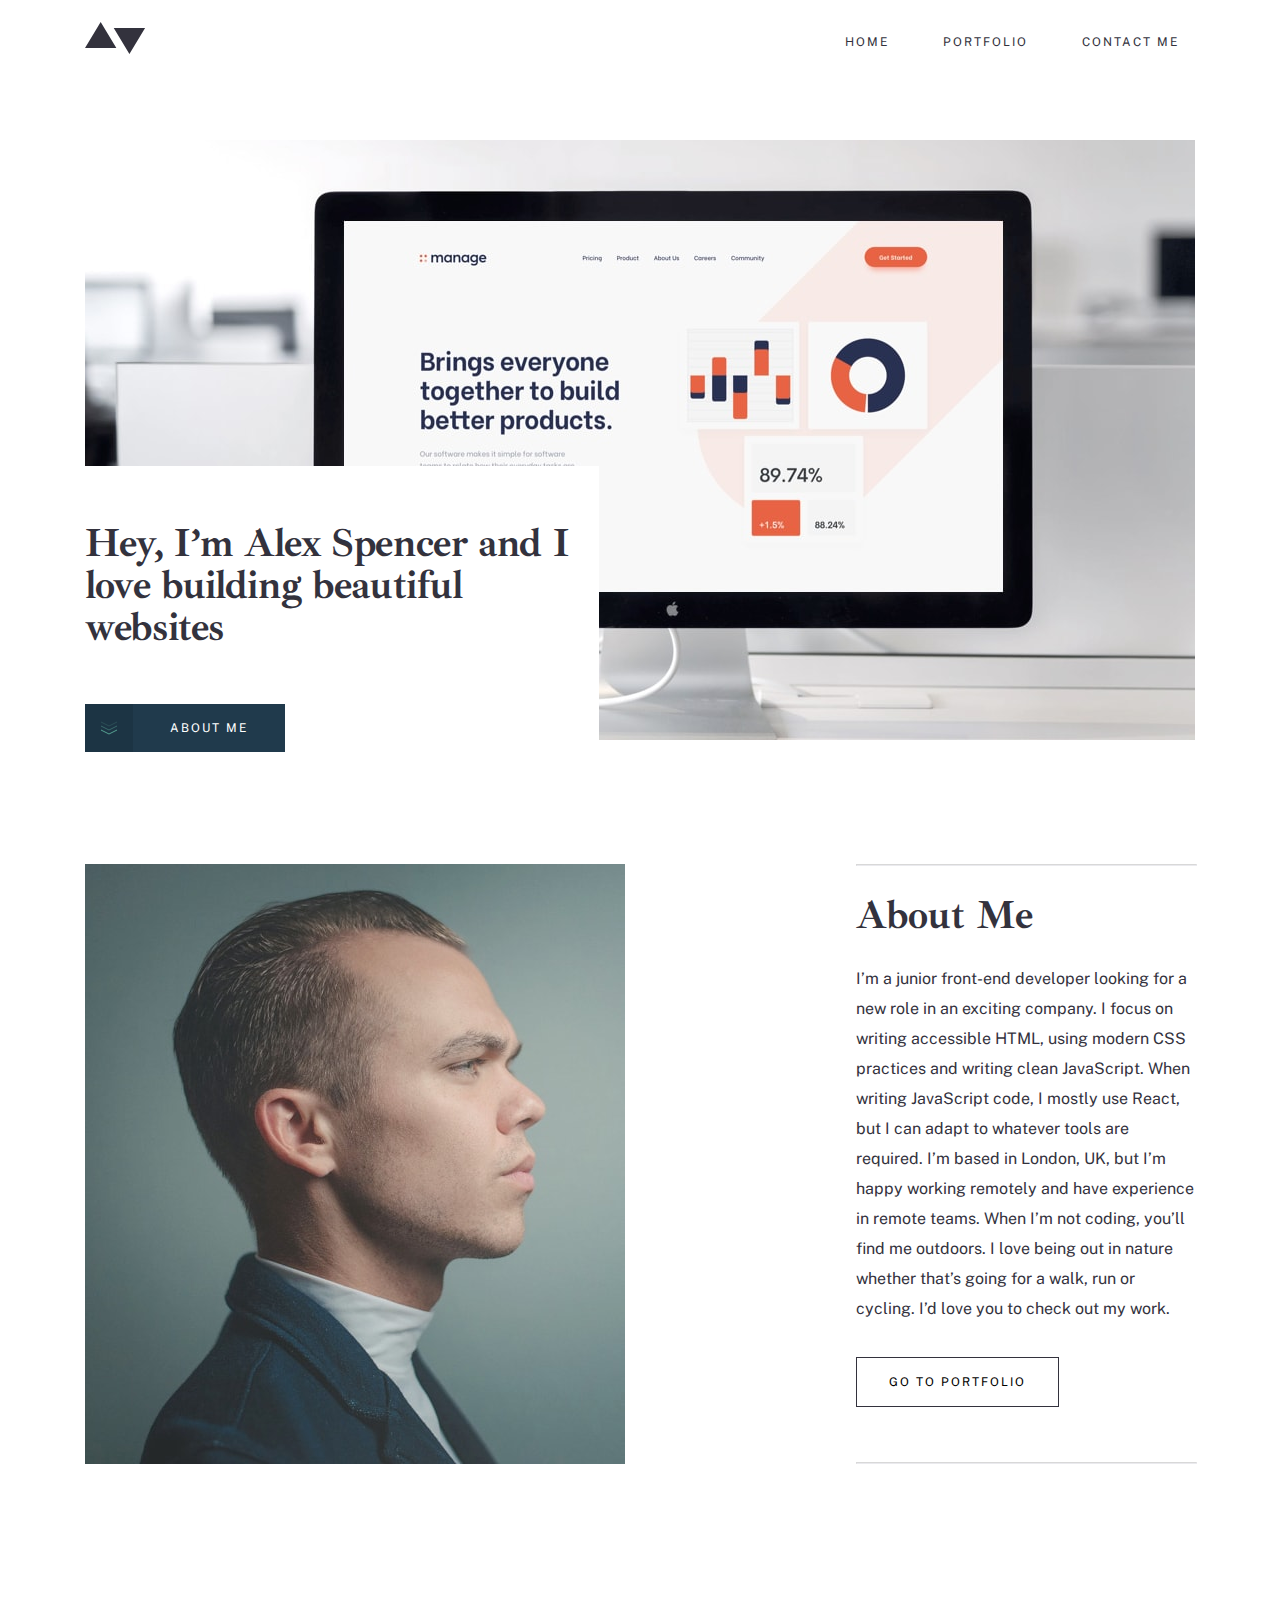
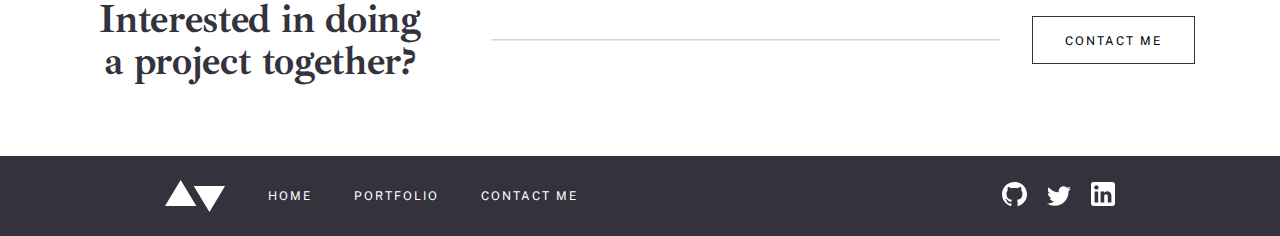
==== commit dc908647: "add header and footer to portfolio" ====
--- a/starter-code/index.html
+++ b/starter-code/index.html
@@ -28,15 +28,15 @@
 					<span></span>
 				</a>
 				<div class="header__links hide-for-mobile">
-					<a href="#">Home</a>
-					<a href="#">Portfolio</a>
-					<a href="#">Contact Me</a>
+					<a href="index.html">Home</a>
+					<a href="portfolio.html">Portfolio</a>
+					<a href="contact.html">Contact Me</a>
 				</div>
 			</nav>
 			<div class="header__menu has-fade">
-				<a href="#">Home</a>
-				<a href="#">Portfolio</a>
-				<a href="#">Contact Me</a>
+				<a href="index.html">Home</a>
+				<a href="portfolio.html">Portfolio</a>
+				<a href="contact.html">Contact Me</a>
 			</div>
 		</header>
 
--- a/starter-code/app/scss/style.css
+++ b/starter-code/app/scss/style.css
@@ -351,6 +351,26 @@
 .footer__social a:not(:last-child) {
   margin-right: 1rem;
 }
+@media (min-width: 48em) {
+  .footer {
+    height: 80px;
+    width: 100%;
+    padding: 2.5rem;
+    flex-direction: row;
+    justify-content: flex-start;
+  }
+  .footer > *:not(:last-child) {
+    margin-right: 2.625rem;
+  }
+  .footer__social {
+    margin-left: auto;
+  }
+}
+@media (min-width: 64em) {
+  .footer {
+    padding: 2.5rem 10.3125rem;
+  }
+}
 
 .hero {
   position: relative;
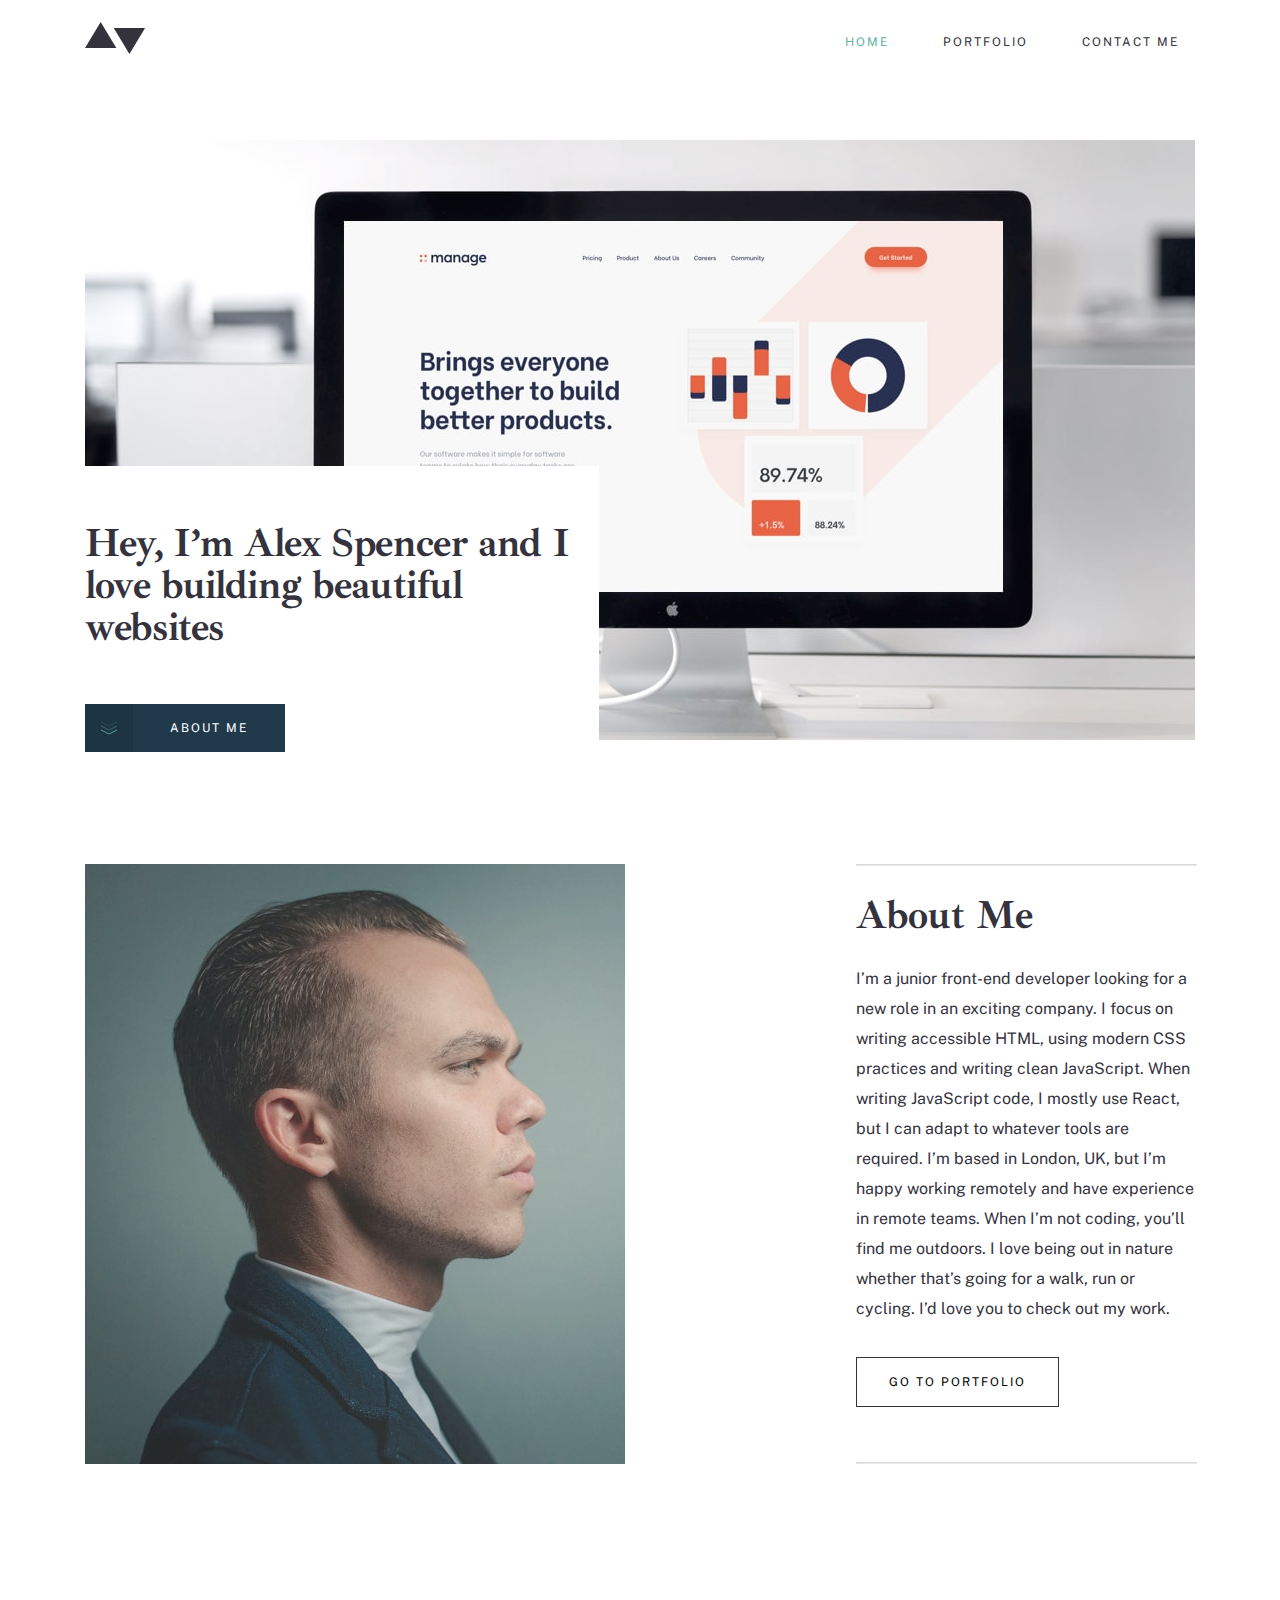
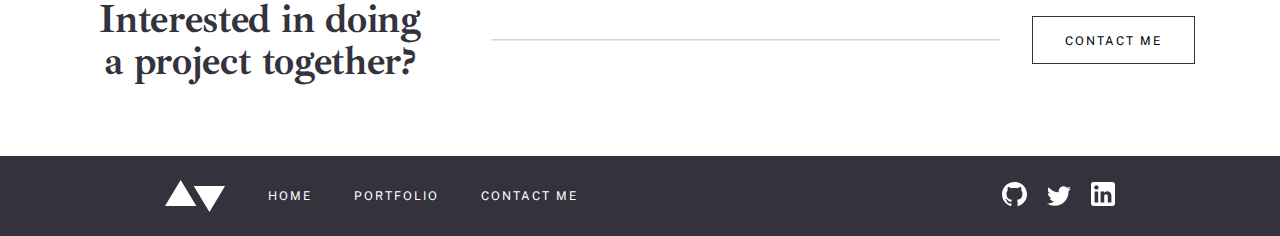
==== commit 50a45e34: "fix contact btn" ====
--- a/starter-code/index.html
+++ b/starter-code/index.html
@@ -52,7 +52,7 @@
 			</picture>
 			<div class="hero__group">
 				<div class="hero__group__heading">Hey, I’m Alex Spencer and I love building beautiful websites</div>
-				<button class="btn btn--primary">
+				<button class="btn btn--primary about-btn">
 					<div>
 						<svg xmlns="http://www.w3.org/2000/svg" width="16" height="14">
 							<g fill="none" fill-rule="evenodd" stroke="#5FB4A2">
--- a/starter-code/app/scss/style.css
+++ b/starter-code/app/scss/style.css
@@ -53,7 +53,6 @@
   margin: 0;
   padding: 0;
   font-family: "Public Sans", sans-serif;
-  font-size: 1rem;
   font-weight: 400;
   color: #33323d;
 }
@@ -69,6 +68,13 @@
 hr {
   border-color: #33323d;
   opacity: 15%;
+}
+
+p {
+  font-size: 15px;
+  line-height: 30px;
+  font-family: "Public Sans", sans-serif;
+  color: #33323d;
 }
 
 .spacer {
@@ -83,9 +89,17 @@
   letter-spacing: -0.36px;
 }
 
+.preview {
+  margin-bottom: 2rem;
+}
+
 h1 {
   font-size: 2.5rem;
   font-family: "Ibarra Real Nova", serif;
+}
+
+h2 {
+  margin-block: 25px;
 }
 
 a,
@@ -176,6 +190,19 @@
 }
 .flex-ai-c {
   align-items: center;
+}
+.flex-half {
+  flex-basis: 50%;
+}
+@media (min-width: 64em) {
+  .flex--lg {
+    display: flex;
+  }
+}
+@media (min-width: 64em) {
+  .flex-half--lg {
+    flex-basis: 50%;
+  }
 }
 
 .grid--2x2 {
@@ -222,6 +249,15 @@
 .btn--primary {
   background: #203a4c;
   width: 200px;
+  color: white;
+  padding-right: 2rem;
+  padding-left: 2rem;
+  margin-top: 2rem;
+  margin-bottom: 2rem;
+}
+.btn--primary.about-btn {
+  padding: 0;
+  margin: 0;
 }
 .btn--primary:hover {
   background: #5fb4a2;
@@ -246,7 +282,6 @@
   opacity: 10%;
 }
 .btn--primary > div:last-child {
-  color: white;
   flex-grow: 1;
 }
 .btn--secondary {
@@ -259,6 +294,19 @@
 }
 .btn--secondary:hover {
   background: #33323d;
+}
+
+.form label {
+  display: block;
+  font-size: 13px;
+  line-height: 1.875rem;
+  font-weight: bold;
+  padding-top: 5px;
+  padding-bottom: 5px;
+}
+.form input {
+  width: 100%;
+  height: 48px;
 }
 
 .header {
@@ -326,7 +374,10 @@
 .header__links a:not(:last-child) {
   margin-right: 1.125rem;
 }
-.header__links a:hover {
+.header__links a:hover, .header__links a:active {
+  color: #5fb4a2;
+}
+.header__links .current-link {
   color: #5fb4a2;
 }
 
@@ -423,6 +474,7 @@
 .about__content p {
   line-height: 30px;
   margin: 0;
+  font-size: 1rem;
 }
 .about__content hr {
   margin: 2rem auto;
@@ -469,4 +521,21 @@
   }
 }
 
+.portfolio > section .preview {
+  width: 100%;
+}
+@media (min-width: 48em) {
+  .portfolio > section {
+    display: flex;
+    justify-content: space-between;
+    align-items: center;
+  }
+  .portfolio > section > * {
+    flex-basis: calc(50% - 2rem);
+  }
+  .portfolio > section > * .preview {
+    margin-bottom: 0;
+  }
+}
+
 /*# sourceMappingURL=style.css.map */
